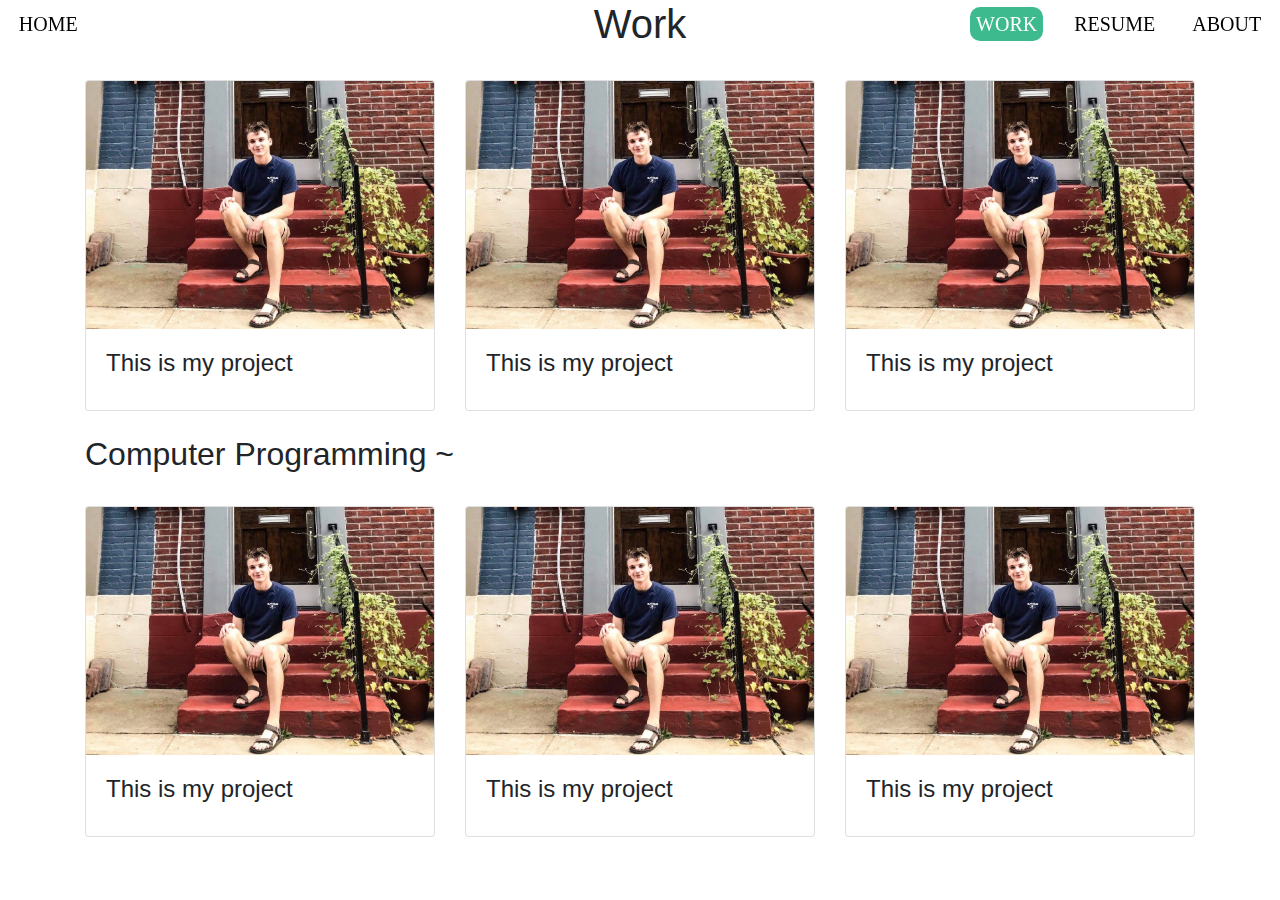
==== work.html @ 19f3aa2d "have a grid working for the my work page, as well as some more gadgets in first page" ====
<!DOCTYPE html>
<html lang="en-US">

<head>
    <title>Elliot Allard</title>
    <meta charset="UTF-8">
    <meta name="viewport" content="width=device-width, initial-scale=1">
    <meta name="description" content="My personal website." />
    <meta name="keywords" content="elliot, elliot allard, cmu, is, hci, carnegie mellon university, carnegie mellon, information systems, human computer interaction, esa" />
    <!-- <link rel="stylesheet" href="css/main.css"> -->
    <link rel="stylesheet" href="css/work.css">
    <!-- <link rel="stylesheet" href="css/main.css"> -->
    <link rel="stylesheet" href="css/css/bootstrap-grid.css">
    <link rel="stylesheet" href="css/css/bootstrap.css">

</head>

<header>
	<div class="nav fadeInLong" id="nav">
		<div class="row">
			<div class="col-md-8">
				<a href='index.html#section1' class="page">HOME</a>
			</div>
  			<div class="col-md-4" id='right-nav' style="text-align:right;">
				<a href='/work.html' class="page active">WORK</a>
				<a href='static/resume.pdf' target="_blank" class="page">RESUME</a>
				<a href='index.html#section2' class="page">ABOUT</a>
			</div>
		</div>
	</div>
</header>




<body>

  <div class="row justify-content-center">
    <br>
    <br>
    <h1>Work</h1>
  </div>

  <section class="layout-cards container">
    <div class="row justify-content-center">
      <div class="col-8 col-sm-12 col-lg-12">
        <div class="card-deck">

          <section class="card my-4">
            <img class="card-layout-img card-img-top img-fluid" src="me.jpg">
            <div class="card-body">
              <h4 class="card-title">This is my project</h4>
            </div>
          </section>

          <section class="card my-4">
            <img class="card-layout-img card-img-top img-fluid" src="me.jpg">
            <div class="card-body">
              <h4 class="card-title">This is my project</h4>
            </div>
          </section>

          <section class="card my-4">
            <img class="card-layout-img card-img-top img-fluid" src="me.jpg">
            <div class="card-body">
              <h4 class="card-title">This is my project</h4>
            </div>
          </section>



        </div>
      </div>
    </div>

    <h2>Computer Programming ~</h2>

    <div class="row justify-content-center">
      <div class="col-8 col-sm-12 col-lg-12">
        <div class="card-deck">

          <section class="card my-4">
            <img class="card-layout-img card-img-top img-fluid" src="me.jpg">
            <div class="card-body">
              <h4 class="card-title">This is my project</h4>
            </div>
          </section>

          <section class="card my-4">
            <img class="card-layout-img card-img-top img-fluid" src="me.jpg">
            <div class="card-body">
              <h4 class="card-title">This is my project</h4>
            </div>
          </section>

          <section class="card my-4">
            <img class="card-layout-img card-img-top img-fluid" src="me.jpg">
            <div class="card-body">
              <h4 class="card-title">This is my project</h4>
            </div>
          </section>



        </div>
      </div>
    </div>


  </section>



</body>











<script>
// Add active class to the current button (highlight it)
var header = document.getElementById("nav");
var btns = header.getElementsByClassName("page");
for (var i = 0; i < btns.length; i++) {
  btns[i].addEventListener("click", function() {
  var current = document.getElementsByClassName("active");
  current[0].className = current[0].className.replace(" active", "");
  this.className += " active";
  });
}
</script>

</html>
---- css/main.css ----
html {
	scroll-behavior: smooth;
}

#section1 {
  height: 100vh;
}

#section2 {
  height: 100vh;
  vertical-align: middle;
}




body {
	font: 17px "Montserrat", "Avenir";
	line-height: 1.3em;
	background: #FFFFFF;
}

#section1 h1 {
	font: 33px "Montserrat", "Avenir";
	text-align: center;
	letter-spacing: 2px;
}


.fadeInShort {
	opacity: 1;
	animation-name: fadeInOpacityShorter;
	animation-iteration-count: 1;
	animation-timing-function: ease-in;
	animation-duration: 1.3s;
}

.fadeInLong{
	opacity: 1;
	animation-name: fadeInOpacityLonger;
	animation-iteration-count: 1;
	animation-timing-function: ease-in;
	animation-duration: 5s;
}




img {
	display:block;
	margin: auto;
}

.icon {
	transition: all .3s ease-out;
}

.icon:hover {
	transform: scale(1.1) translateY(-3px);
}


@keyframes fadeInOpacityShorter {
	0% {
		opacity: 0;
	}
	100% {
		opacity: 1;
	}
}

@keyframes fadeInOpacityLonger {
	0% {
		opacity: 0;
	}
	100% {
		opacity: 1;
	}
}

.nav {
	font: 20px "Montserrat", "Avenir";
	padding: 1%;
	position: fixed;
	top: 0;
	width: 100%;
}

.nav a {
	text-decoration: none;
	color: #000000;
	cursor: pointer;
	padding: 6px;
}

#right-nav a {
	margin-left: 1em;
}

.nav a:hover {
	color: white;
	background-color: #3eba8f;
	padding: 6px;
	border-radius: 10px;
	opacity: 1;
	animation-name: fadeInOpacityShorter;
	animation-iteration-count: 1;
	animation-timing-function: ease-in;
	animation-duration: .5s;
}

.nav a.active {
	color: white;
	background-color: #3eba8f;
	padding: 6px;
	border-radius: 10px;
	opacity: 1;
}


#section1 a {
	font: 33px "Montserrat", "Avenir";
	color: black;
	text-decoration: none;
	position: relative;
	padding-bottom: 0;
	margin-bottom: 2px;
}

#section1 a:before {
	content: '';
	position: absolute;
	width: 100%;
	/*max-width: 100px;*/
	height: 4px;
	left: 0;
	bottom: 0;
	background-color: black;
	visibility: hidden;
	transform: scaleX(0);
	transition: all 0.3s ease-out;
}


#section1 a:hover:before {
	visibility: visible;
	left: 0;
	transform: scaleX(1);
}

/*Citation - https://css-tricks.com/snippets/css/typewriter-effect/*/
.typewriter h1{
   overflow: hidden;
    border-right: .15em solid orange;
    white-space: nowrap;
    margin: 0 auto;
    letter-spacing: 2px;
    animation: 
    	typing 1.3s steps(10, end), 
    	blink-caret .75s steps(50, end) infinite;
}

.typewriter {
    display: inline-flex;
}



/* The typing effect */
@keyframes typing {
  from { width: 0 }
  to { width: 100% }
}

/* The typewriter cursor effect */
@keyframes blink-caret {
  from, to { border-color: transparent }
  50% { border-color: #3eba8f; }
}

.span {
	margin: auto;
}

.desc img {
	float: right;
	display: block;
	max-width: 256px;
	max-height: 256px;
}

.links img {
	float: left;
}

.github img{
	float:right;
}

.linkedin img{
	float:left;
}


#section2 h1 {
	font: 41px "Montserrat", "Avenir";
	margin-block-start: 0.0em;
    margin-block-end: 0.0em;
    margin-inline-start: 0px;
    margin-inline-end: 0px;
}

#section2 h3 {
	font: 22px "Montserrat", "Avenir";
	margin-block-start: 0.0em;
    margin-block-end: 1.5em;
    margin-inline-start: 0px;
    margin-inline-end: 0px;
}

.vertical-center {
  min-height: 100%;  /* Fallback for browsers do NOT support vh unit */
  min-height: 100vh; /* These two lines are counted as one :-)       */

  display: flex;
  align-items: center;
}
---- css/work.css ----
/*.container {
  margin: 2rem auto;
}

.gallery {
  display: grid;
  max-width: 100%;
  margin: 0 auto;
  grid-gap: 1rem;
  grid-template-columns: repeat(auto-fit, minmax(300px, 1fr));
  grid-auto-rows: minmax(150px, auto);
}

.gallery-item {
  max-width: 100%;
  border-radius: 5px;
  box-shadow: 0 5px 20px rgba(0,0,0,0.5);
  transition: all .3s;
  &:hover {
    box-shadow: 0 10px 20px rgba(0,0,0,0.8);
  }
  img {
    width: 100%;
    object-fit: cover;
  }
}*/


.card-layout-img{
  display: block;
  width: 10%;
  height: 10%;
}


body {
  font: 17px "Avenir";
  line-height: 1.3em;
  background: #FFFFFF;
}

#section1 h1 {
  font: 33px "Avenir";
  text-align: center;
  letter-spacing: 2px;
}


img {
  display:block;
  margin: auto;
}


.nav {
  font: 20px "Avenir";
  padding: 1%;
  position: fixed;
  top: 0;
  width: 100%;
}

.nav a {
  text-decoration: none;
  color: #000000;
  cursor: pointer;
  padding: 6px;
}

.nav a:hover {
  color: white;
  background-color: #3eba8f;
  padding: 6px;
  border-radius: 10px;
  opacity: 1;
  animation-name: fadeInOpacityShorter;
  animation-iteration-count: 1;
  animation-timing-function: ease-in;
  animation-duration: .5s;
}

.nav a.active {
  color: white;
  background-color: #3eba8f;
  padding: 6px;
  border-radius: 10px;
  opacity: 1;
}

#right-nav a {
  margin-left: 1em;
}
---- css/main.css ----
html {
	scroll-behavior: smooth;
}

#section1 {
  height: 100vh;
}

#section2 {
  height: 100vh;
  vertical-align: middle;
}




body {
	font: 17px "Montserrat", "Avenir";
	line-height: 1.3em;
	background: #FFFFFF;
}

#section1 h1 {
	font: 33px "Montserrat", "Avenir";
	text-align: center;
	letter-spacing: 2px;
}


.fadeInShort {
	opacity: 1;
	animation-name: fadeInOpacityShorter;
	animation-iteration-count: 1;
	animation-timing-function: ease-in;
	animation-duration: 1.3s;
}

.fadeInLong{
	opacity: 1;
	animation-name: fadeInOpacityLonger;
	animation-iteration-count: 1;
	animation-timing-function: ease-in;
	animation-duration: 5s;
}




img {
	display:block;
	margin: auto;
}

.icon {
	transition: all .3s ease-out;
}

.icon:hover {
	transform: scale(1.1) translateY(-3px);
}


@keyframes fadeInOpacityShorter {
	0% {
		opacity: 0;
	}
	100% {
		opacity: 1;
	}
}

@keyframes fadeInOpacityLonger {
	0% {
		opacity: 0;
	}
	100% {
		opacity: 1;
	}
}

.nav {
	font: 20px "Montserrat", "Avenir";
	padding: 1%;
	position: fixed;
	top: 0;
	width: 100%;
}

.nav a {
	text-decoration: none;
	color: #000000;
	cursor: pointer;
	padding: 6px;
}

#right-nav a {
	margin-left: 1em;
}

.nav a:hover {
	color: white;
	background-color: #3eba8f;
	padding: 6px;
	border-radius: 10px;
	opacity: 1;
	animation-name: fadeInOpacityShorter;
	animation-iteration-count: 1;
	animation-timing-function: ease-in;
	animation-duration: .5s;
}

.nav a.active {
	color: white;
	background-color: #3eba8f;
	padding: 6px;
	border-radius: 10px;
	opacity: 1;
}


#section1 a {
	font: 33px "Montserrat", "Avenir";
	color: black;
	text-decoration: none;
	position: relative;
	padding-bottom: 0;
	margin-bottom: 2px;
}

#section1 a:before {
	content: '';
	position: absolute;
	width: 100%;
	/*max-width: 100px;*/
	height: 4px;
	left: 0;
	bottom: 0;
	background-color: black;
	visibility: hidden;
	transform: scaleX(0);
	transition: all 0.3s ease-out;
}


#section1 a:hover:before {
	visibility: visible;
	left: 0;
	transform: scaleX(1);
}

/*Citation - https://css-tricks.com/snippets/css/typewriter-effect/*/
.typewriter h1{
   overflow: hidden;
    border-right: .15em solid orange;
    white-space: nowrap;
    margin: 0 auto;
    letter-spacing: 2px;
    animation: 
    	typing 1.3s steps(10, end), 
    	blink-caret .75s steps(50, end) infinite;
}

.typewriter {
    display: inline-flex;
}



/* The typing effect */
@keyframes typing {
  from { width: 0 }
  to { width: 100% }
}

/* The typewriter cursor effect */
@keyframes blink-caret {
  from, to { border-color: transparent }
  50% { border-color: #3eba8f; }
}

.span {
	margin: auto;
}

.desc img {
	float: right;
	display: block;
	max-width: 256px;
	max-height: 256px;
}

.links img {
	float: left;
}

.github img{
	float:right;
}

.linkedin img{
	float:left;
}


#section2 h1 {
	font: 41px "Montserrat", "Avenir";
	margin-block-start: 0.0em;
    margin-block-end: 0.0em;
    margin-inline-start: 0px;
    margin-inline-end: 0px;
}

#section2 h3 {
	font: 22px "Montserrat", "Avenir";
	margin-block-start: 0.0em;
    margin-block-end: 1.5em;
    margin-inline-start: 0px;
    margin-inline-end: 0px;
}

.vertical-center {
  min-height: 100%;  /* Fallback for browsers do NOT support vh unit */
  min-height: 100vh; /* These two lines are counted as one :-)       */

  display: flex;
  align-items: center;
}
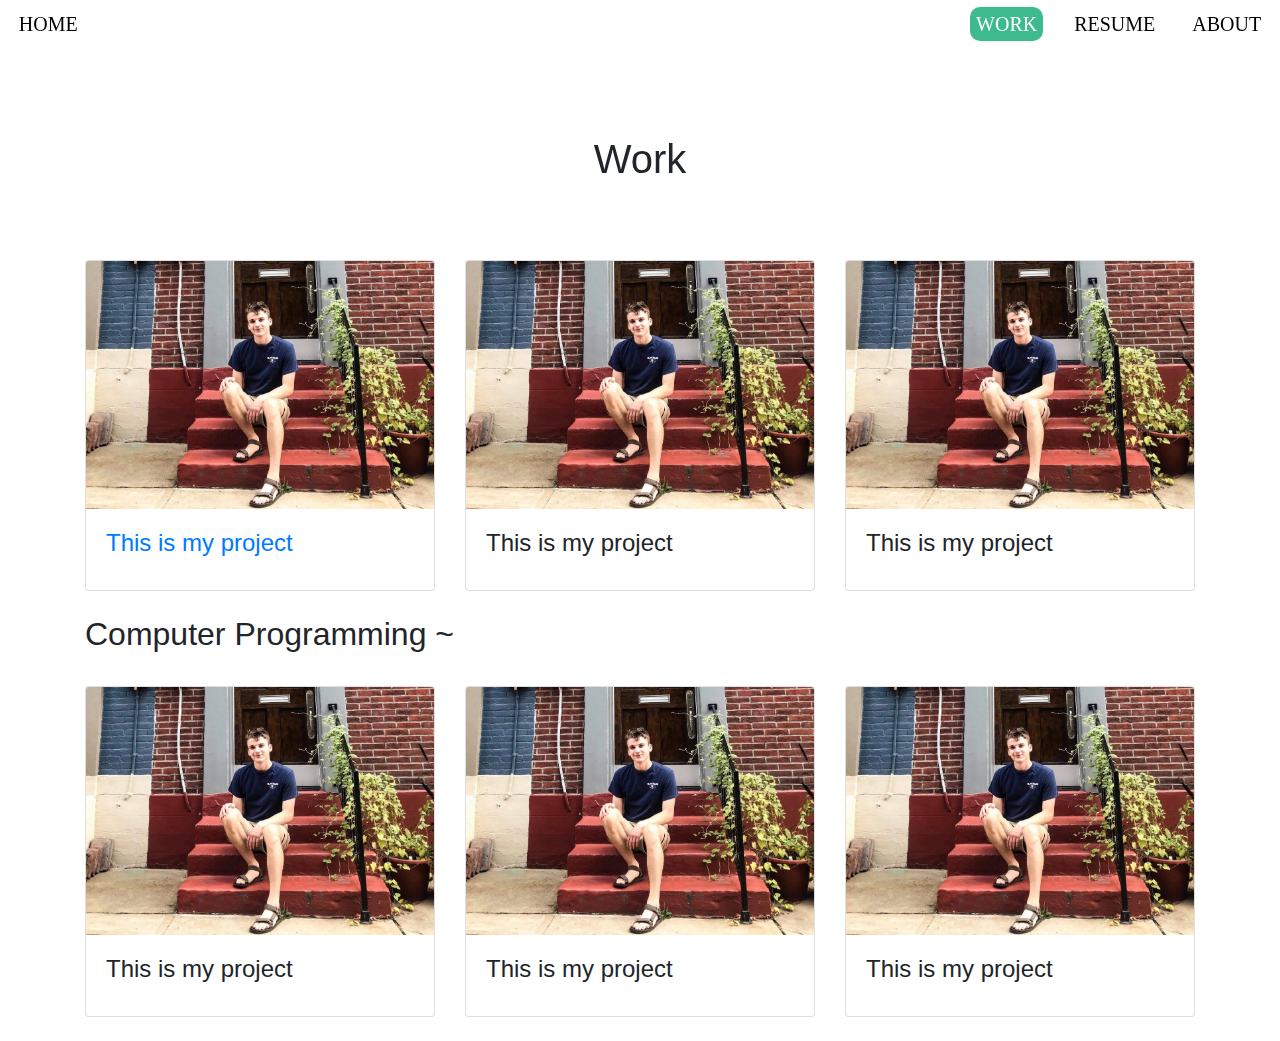
==== commit 3d300f42: "worked more on grid" ====
--- a/work.html
+++ b/work.html
@@ -35,32 +35,32 @@
 
 <body>
 
-  <div class="row justify-content-center">
-    <br>
-    <br>
+  <div class="row justify-content-center title">
     <h1>Work</h1>
   </div>
 
-  <section class="layout-cards container">
+  <section class="layout-cards container" id="section1">
     <div class="row justify-content-center">
       <div class="col-8 col-sm-12 col-lg-12">
         <div class="card-deck">
 
-          <section class="card my-4">
+          <section class="card my-4 project">
+            <a href="index.html">
+            <img class="card-layout-img card-img-top img-fluid" src="me.jpg">
+            <div class="card-body">
+              <h4 class="card-title">This is my project</h4>
+            </div>
+            </a>
+          </section>
+
+          <section class="card my-4 project">
             <img class="card-layout-img card-img-top img-fluid" src="me.jpg">
             <div class="card-body">
               <h4 class="card-title">This is my project</h4>
             </div>
           </section>
 
-          <section class="card my-4">
-            <img class="card-layout-img card-img-top img-fluid" src="me.jpg">
-            <div class="card-body">
-              <h4 class="card-title">This is my project</h4>
-            </div>
-          </section>
-
-          <section class="card my-4">
+          <section class="card my-4 project">
             <img class="card-layout-img card-img-top img-fluid" src="me.jpg">
             <div class="card-body">
               <h4 class="card-title">This is my project</h4>
@@ -75,25 +75,25 @@
 
     <h2>Computer Programming ~</h2>
 
-    <div class="row justify-content-center">
+    <div class="row justify-content-center" id="section2">
       <div class="col-8 col-sm-12 col-lg-12">
         <div class="card-deck">
 
-          <section class="card my-4">
+          <section class="card my-4 project">
             <img class="card-layout-img card-img-top img-fluid" src="me.jpg">
             <div class="card-body">
               <h4 class="card-title">This is my project</h4>
             </div>
           </section>
 
-          <section class="card my-4">
+          <section class="card my-4 project">
             <img class="card-layout-img card-img-top img-fluid" src="me.jpg">
             <div class="card-body">
               <h4 class="card-title">This is my project</h4>
             </div>
           </section>
 
-          <section class="card my-4">
+          <section class="card my-4 project">
             <img class="card-layout-img card-img-top img-fluid" src="me.jpg">
             <div class="card-body">
               <h4 class="card-title">This is my project</h4>
--- a/css/work.css
+++ b/css/work.css
@@ -26,12 +26,11 @@
 }*/
 
 
-.card-layout-img{
-  display: block;
-  width: 10%;
-  height: 10%;
+.title {
+  position: relative;
+  margin-top: 15vh;
+  margin-bottom: 5vh;
 }
-
 
 body {
   font: 17px "Avenir";
@@ -43,6 +42,14 @@
   font: 33px "Avenir";
   text-align: center;
   letter-spacing: 2px;
+}
+
+.project {
+  transition: all .3s ease-out;
+}
+
+.project:hover {
+  transform: scale(1.05) translateY(4px);
 }
 
 
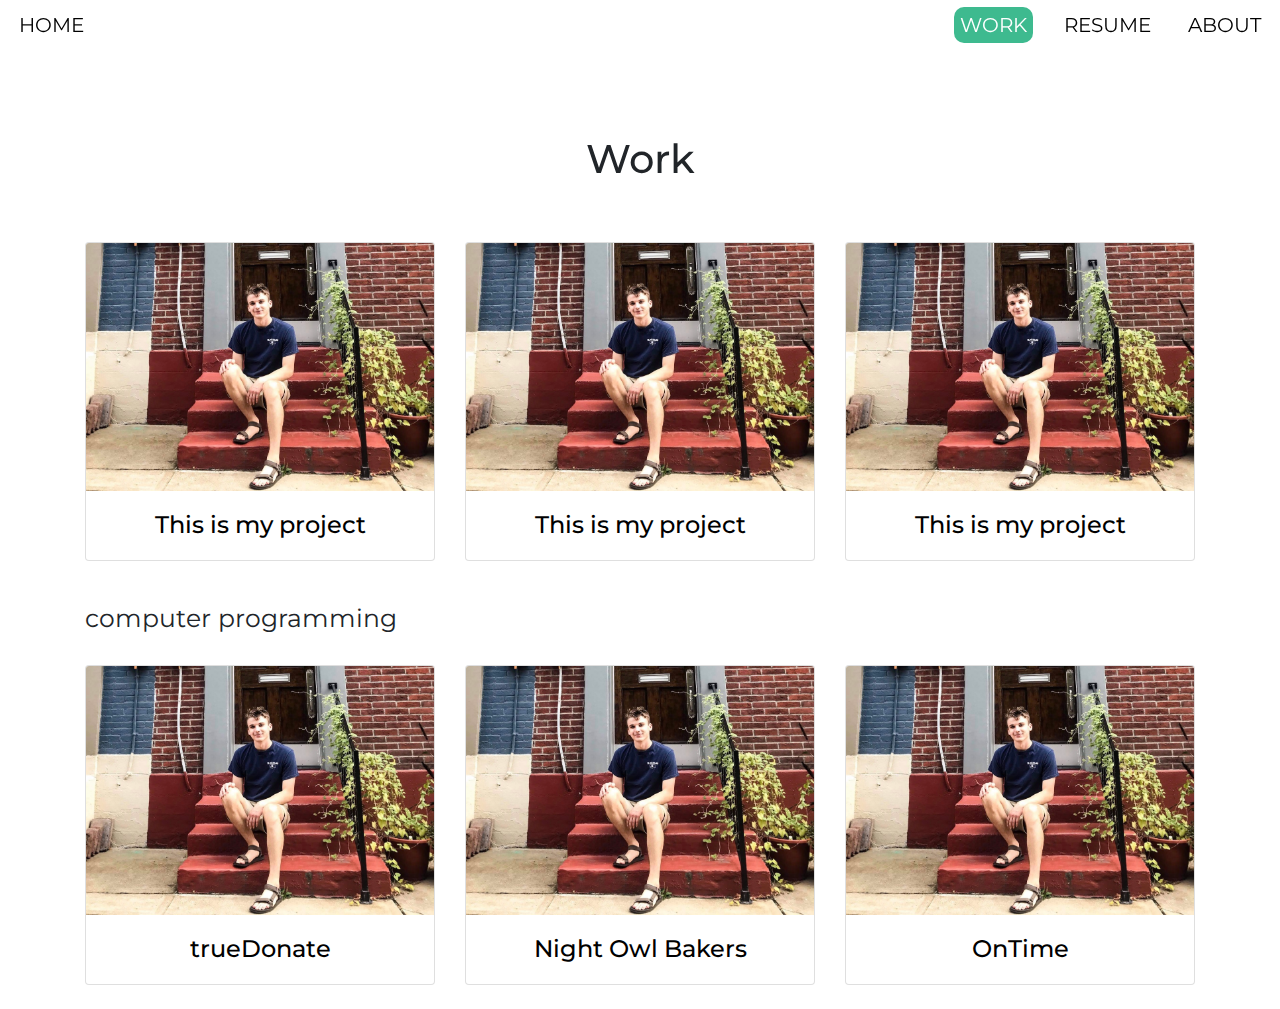
==== commit fbd10702: "done with grid page. started on work-detail format" ====
--- a/work.html
+++ b/work.html
@@ -12,6 +12,7 @@
     <!-- <link rel="stylesheet" href="css/main.css"> -->
     <link rel="stylesheet" href="css/css/bootstrap-grid.css">
     <link rel="stylesheet" href="css/css/bootstrap.css">
+    <link href="https://fonts.googleapis.com/css?family=Montserrat" rel="stylesheet">
 
 </head>
 
@@ -45,12 +46,13 @@
         <div class="card-deck">
 
           <section class="card my-4 project">
-            <a href="index.html">
+            <a href="work_detail.html">
             <img class="card-layout-img card-img-top img-fluid" src="me.jpg">
+            </a>
             <div class="card-body">
               <h4 class="card-title">This is my project</h4>
             </div>
-            </a>
+           <!--  </a> -->
           </section>
 
           <section class="card my-4 project">
@@ -73,7 +75,7 @@
       </div>
     </div>
 
-    <h2>Computer Programming ~</h2>
+    <i><h2 class="section-title">computer programming</h2></i>
 
     <div class="row justify-content-center" id="section2">
       <div class="col-8 col-sm-12 col-lg-12">
@@ -82,21 +84,21 @@
           <section class="card my-4 project">
             <img class="card-layout-img card-img-top img-fluid" src="me.jpg">
             <div class="card-body">
-              <h4 class="card-title">This is my project</h4>
+              <h4 class="card-title">trueDonate</h4>
             </div>
           </section>
 
           <section class="card my-4 project">
             <img class="card-layout-img card-img-top img-fluid" src="me.jpg">
             <div class="card-body">
-              <h4 class="card-title">This is my project</h4>
+              <h4 class="card-title">Night Owl Bakers</h4>
             </div>
           </section>
 
           <section class="card my-4 project">
             <img class="card-layout-img card-img-top img-fluid" src="me.jpg">
             <div class="card-body">
-              <h4 class="card-title">This is my project</h4>
+              <h4 class="card-title">OnTime</h4>
             </div>
           </section>
 
--- a/css/work.css
+++ b/css/work.css
@@ -27,9 +27,10 @@
 
 
 .title {
+  font: 41px "Montserrat", "Avenir";
   position: relative;
   margin-top: 15vh;
-  margin-bottom: 5vh;
+  margin-bottom: 3vh;
 }
 
 body {
@@ -44,12 +45,27 @@
   letter-spacing: 2px;
 }
 
+.section-title {
+  font: 25px "Montserrat", "Avenir";
+  margin-top: 2vh;
+}
+
 .project {
+  font: 17px "Montserrat", "Avenir";
+  color: black;
+  text-decoration: none;
+  transition: all .3s ease-out;
+}
+
+.project h4 {
+  font-color: black;
+  text-decoration: none;
   transition: all .3s ease-out;
 }
 
 .project:hover {
   transform: scale(1.05) translateY(4px);
+  text-decoration: none;
 }
 
 
@@ -60,7 +76,7 @@
 
 
 .nav {
-  font: 20px "Avenir";
+  font: 20px "Montserrat", "Avenir";
   padding: 1%;
   position: fixed;
   top: 0;
@@ -80,6 +96,7 @@
   padding: 6px;
   border-radius: 10px;
   opacity: 1;
+  text-decoration: none;
   animation-name: fadeInOpacityShorter;
   animation-iteration-count: 1;
   animation-timing-function: ease-in;
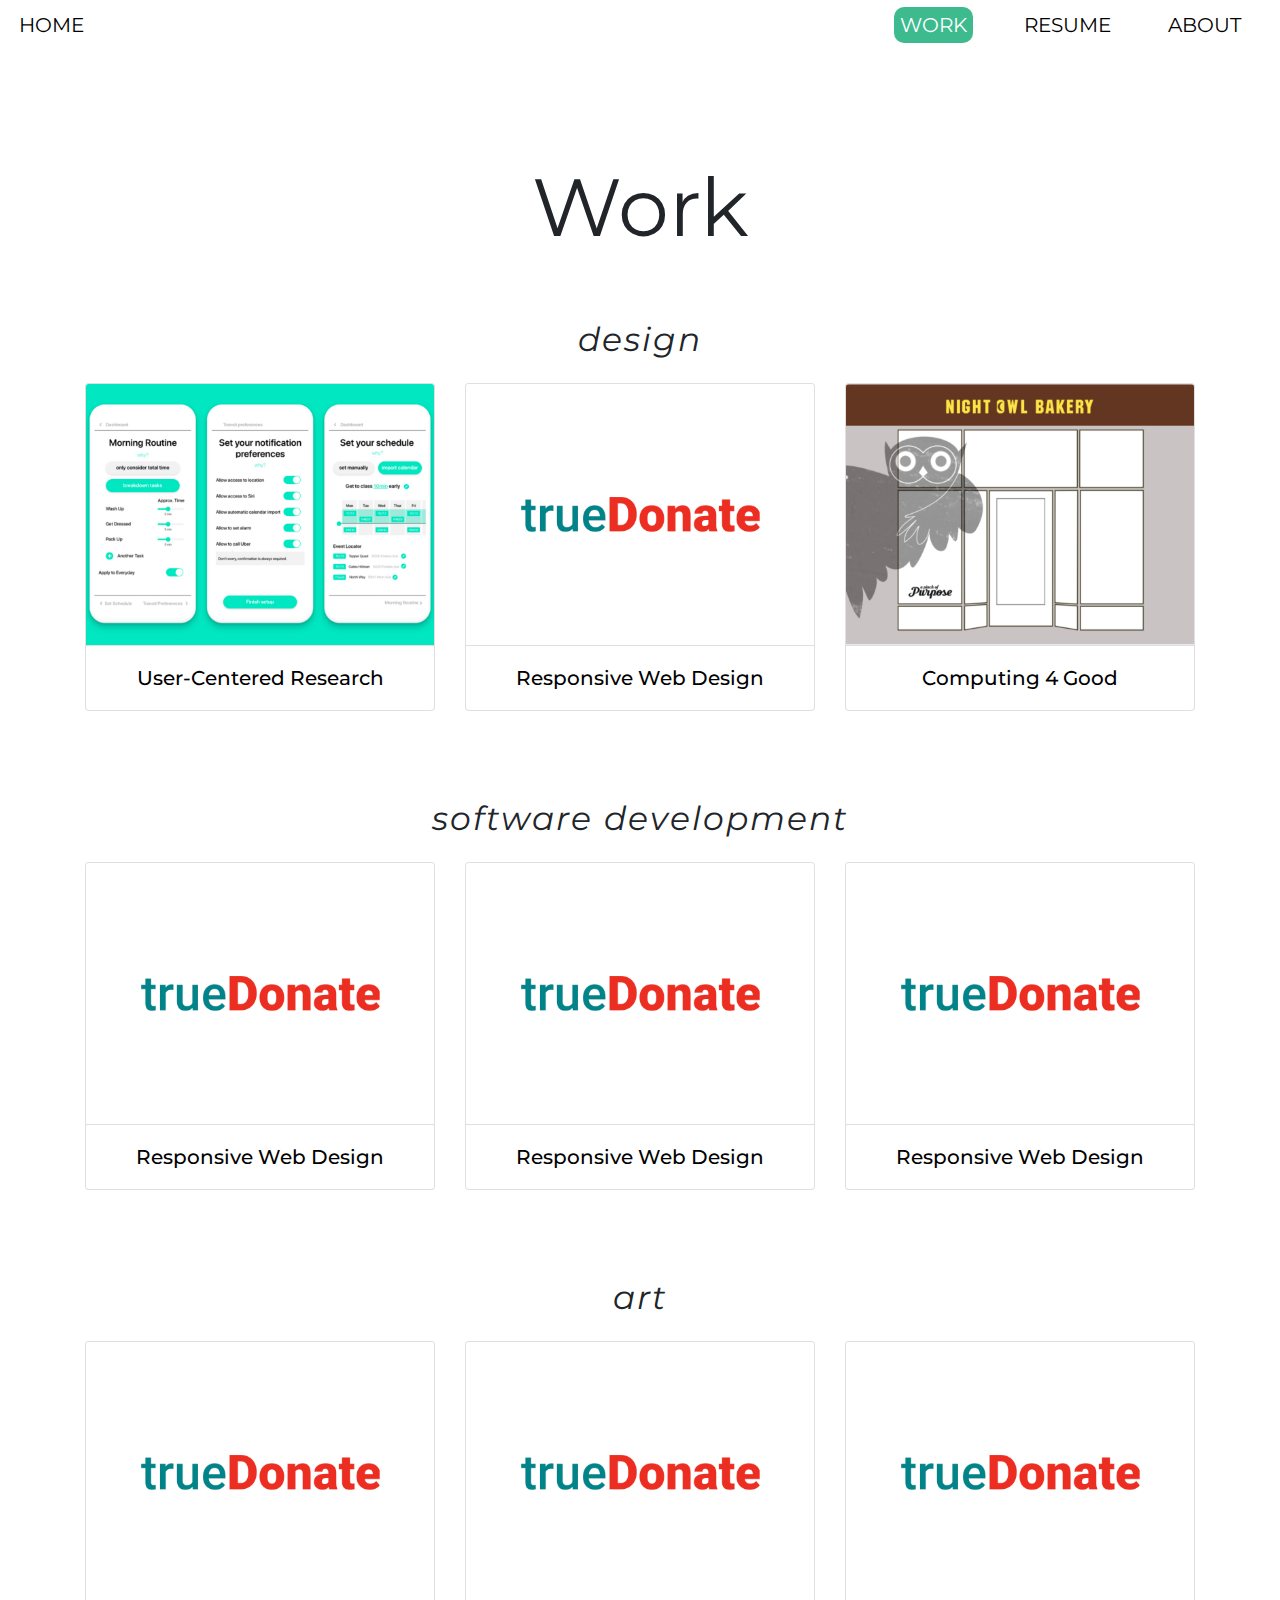
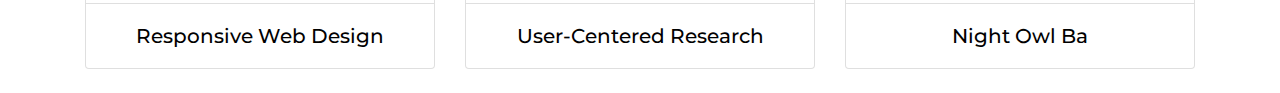
==== commit c6c73afa: "worked on actual TrueDonate page, need to getlinks to correct images" ====
--- a/work.html
+++ b/work.html
@@ -23,7 +23,7 @@
 				<a href='index.html#section1' class="page">HOME</a>
 			</div>
   			<div class="col-md-4" id='right-nav' style="text-align:right;">
-				<a href='/work.html' class="page active">WORK</a>
+				<a href='work.html' class="page active">WORK</a>
 				<a href='static/resume.pdf' target="_blank" class="page">RESUME</a>
 				<a href='index.html#section2' class="page">ABOUT</a>
 			</div>
@@ -36,36 +36,42 @@
 
 <body>
 
-  <div class="row justify-content-center title">
-    <h1>Work</h1>
+  <div class="row justify-content-center work">
+    Work
   </div>
 
+  
+
   <section class="layout-cards container" id="section1">
+    <h1 class="section-title"><i>design</i></h1>
     <div class="row justify-content-center">
       <div class="col-8 col-sm-12 col-lg-12">
         <div class="card-deck">
 
           <section class="card my-4 project">
             <a href="work_detail.html">
-            <img class="card-layout-img card-img-top img-fluid" src="me.jpg">
+            <img class="card-layout-img card-img-top img-fluid" src="images/ontime.jpg">
             </a>
             <div class="card-body">
-              <h4 class="card-title">This is my project</h4>
-            </div>
-           <!--  </a> -->
-          </section>
-
-          <section class="card my-4 project">
-            <img class="card-layout-img card-img-top img-fluid" src="me.jpg">
-            <div class="card-body">
-              <h4 class="card-title">This is my project</h4>
+              <h5 class="card-title">User-Centered Research</h5>
             </div>
           </section>
 
           <section class="card my-4 project">
-            <img class="card-layout-img card-img-top img-fluid" src="me.jpg">
+            <a href="trueDonate.html">
+            <img class="card-layout-img card-img-top img-fluid" src="images/trueDonate.jpeg">
+            </a>
             <div class="card-body">
-              <h4 class="card-title">This is my project</h4>
+              <h5 class="card-title">Responsive Web Design</h5>
+            </div>
+          </section>
+
+          <section class="card my-4 project">
+            <a href="work_detail.html">
+            <img class="card-layout-img card-img-top img-fluid" src="images/nightowlbakery.jpg">
+            </a>
+            <div class="card-body">
+              <h5 class="card-title">Computing 4 Good</h5>
             </div>
           </section>
 
@@ -75,30 +81,75 @@
       </div>
     </div>
 
-    <i><h2 class="section-title">computer programming</h2></i>
-
-    <div class="row justify-content-center" id="section2">
+    <h1 class="section-title"><i>software development</i></h1>
+    <div class="row justify-content-center">
       <div class="col-8 col-sm-12 col-lg-12">
         <div class="card-deck">
 
           <section class="card my-4 project">
-            <img class="card-layout-img card-img-top img-fluid" src="me.jpg">
+            <a href="work_detail.html">
+            <img class="card-layout-img card-img-top img-fluid" src="images/trueDonate.jpeg">
+            </a>
             <div class="card-body">
-              <h4 class="card-title">trueDonate</h4>
+              <h5 class="card-title">Responsive Web Design</h5>
+            </div>
+           <!--  </a> -->
+          </section>
+
+          <section class="card my-4 project">
+            <a href="work_detail.html">
+            <img class="card-layout-img card-img-top img-fluid" src="images/trueDonate.jpeg">
+            </a>
+            <div class="card-body">
+              <h5 class="card-title">Responsive Web Design</h5>
             </div>
           </section>
 
           <section class="card my-4 project">
-            <img class="card-layout-img card-img-top img-fluid" src="me.jpg">
+            <a href="work_detail.html">
+            <img class="card-layout-img card-img-top img-fluid" src="images/trueDonate.jpeg">
+            </a>
             <div class="card-body">
-              <h4 class="card-title">Night Owl Bakers</h4>
+              <h5 class="card-title">Responsive Web Design</h5>
+            </div>
+          </section>
+
+
+
+        </div>
+      </div>
+    </div>
+
+    <h1 class="section-title"><i>art</i></h1>
+    <div class="row justify-content-center">
+      <div class="col-8 col-sm-12 col-lg-12">
+        <div class="card-deck">
+
+          <section class="card my-4 project">
+            <a href="work_detail.html">
+            <img class="card-layout-img card-img-top img-fluid" src="images/trueDonate.jpeg">
+            </a>
+            <div class="card-body">
+              <h5 class="card-title">Responsive Web Design</h5>
+            </div>
+           <!--  </a> -->
+          </section>
+
+          <section class="card my-4 project">
+            <a href="work_detail.html">
+            <img class="card-layout-img card-img-top img-fluid" src="images/trueDonate.jpeg">
+            </a>
+            <div class="card-body">
+              <h5 class="card-title">User-Centered Research</h5>
             </div>
           </section>
 
           <section class="card my-4 project">
-            <img class="card-layout-img card-img-top img-fluid" src="me.jpg">
+            <a href="work_detail.html">
+            <img class="card-layout-img card-img-top img-fluid" src="images/trueDonate.jpeg">
+            </a>
             <div class="card-body">
-              <h4 class="card-title">OnTime</h4>
+              <h5 class="card-title">Night Owl Ba</h5>
             </div>
           </section>
 
--- a/css/work.css
+++ b/css/work.css
@@ -26,11 +26,11 @@
 }*/
 
 
-.title {
-  font: 41px "Montserrat", "Avenir";
+.work {
+  font: 81px "Montserrat", "Avenir";
   position: relative;
-  margin-top: 15vh;
-  margin-bottom: 3vh;
+  margin-top: 12vh;
+  margin-bottom: 5vh;
 }
 
 body {
@@ -39,15 +39,22 @@
   background: #FFFFFF;
 }
 
+h1 {
+  font: 35px "Montserrat";
+  position: relative;
+  margin-top: 8vh;
+}
+
 #section1 h1 {
-  font: 33px "Avenir";
+  font: 33px "Montserrat";
   text-align: center;
   letter-spacing: 2px;
 }
 
 .section-title {
   font: 25px "Montserrat", "Avenir";
-  margin-top: 2vh;
+  margin-top: 7vh;
+  margin-bottom: 0vh;
 }
 
 .project {
@@ -75,12 +82,20 @@
 }
 
 
+
+
 .nav {
   font: 20px "Montserrat", "Avenir";
   padding: 1%;
-  position: fixed;
+  position: relative;
   top: 0;
   width: 100%;
+}
+
+.nav img{
+  width: 2vw;
+  display: inline-block;
+  vertical-align: top;
 }
 
 .nav a {
@@ -88,6 +103,7 @@
   color: #000000;
   cursor: pointer;
   padding: 6px;
+  margin-right: 1em;
 }
 
 .nav a:hover {
@@ -113,4 +129,72 @@
 
 #right-nav a {
   margin-left: 1em;
+}
+
+/*Work-detail specific stuff*/
+
+.attachment {
+  display:block;
+  float: left;
+  max-width:25px;
+  width: auto;
+  height: auto;
+  margin-top: 1vh;
+}
+
+.software {
+  display: block;
+  float: left;
+  max-width: 45px;
+  width: auto;
+  height: auto;
+  margin: 5px;
+}
+
+.logo {
+  display: block;
+  max-width: 20vw;
+  width: auto;
+  height: auto;
+  margin-top: 10vh;
+  margin-bottom: 3vh;
+}
+
+.bottom-back {
+  display: block;
+  max-width: 2vw;
+  width: auto;
+  height: auto;
+  margin-top: 5vh;
+  margin-bottom: 3vh;
+}
+
+.video {
+  display: block;
+  width: 100%;
+  height: 50vh;
+}
+
+.image {
+  display: block;
+  width: 100%;
+  height: auto;
+  float: right;
+}
+
+.label {
+  color: black;
+  padding: 7px;
+  background-color: #e7e7e7;
+  letter-spacing: 1px;
+  line-height: 47px;
+  word-spacing: 0em;
+}
+
+.labels {
+  word-spacing: .4em;
+}
+
+.indent {
+  margin-left: 3vw;
 }